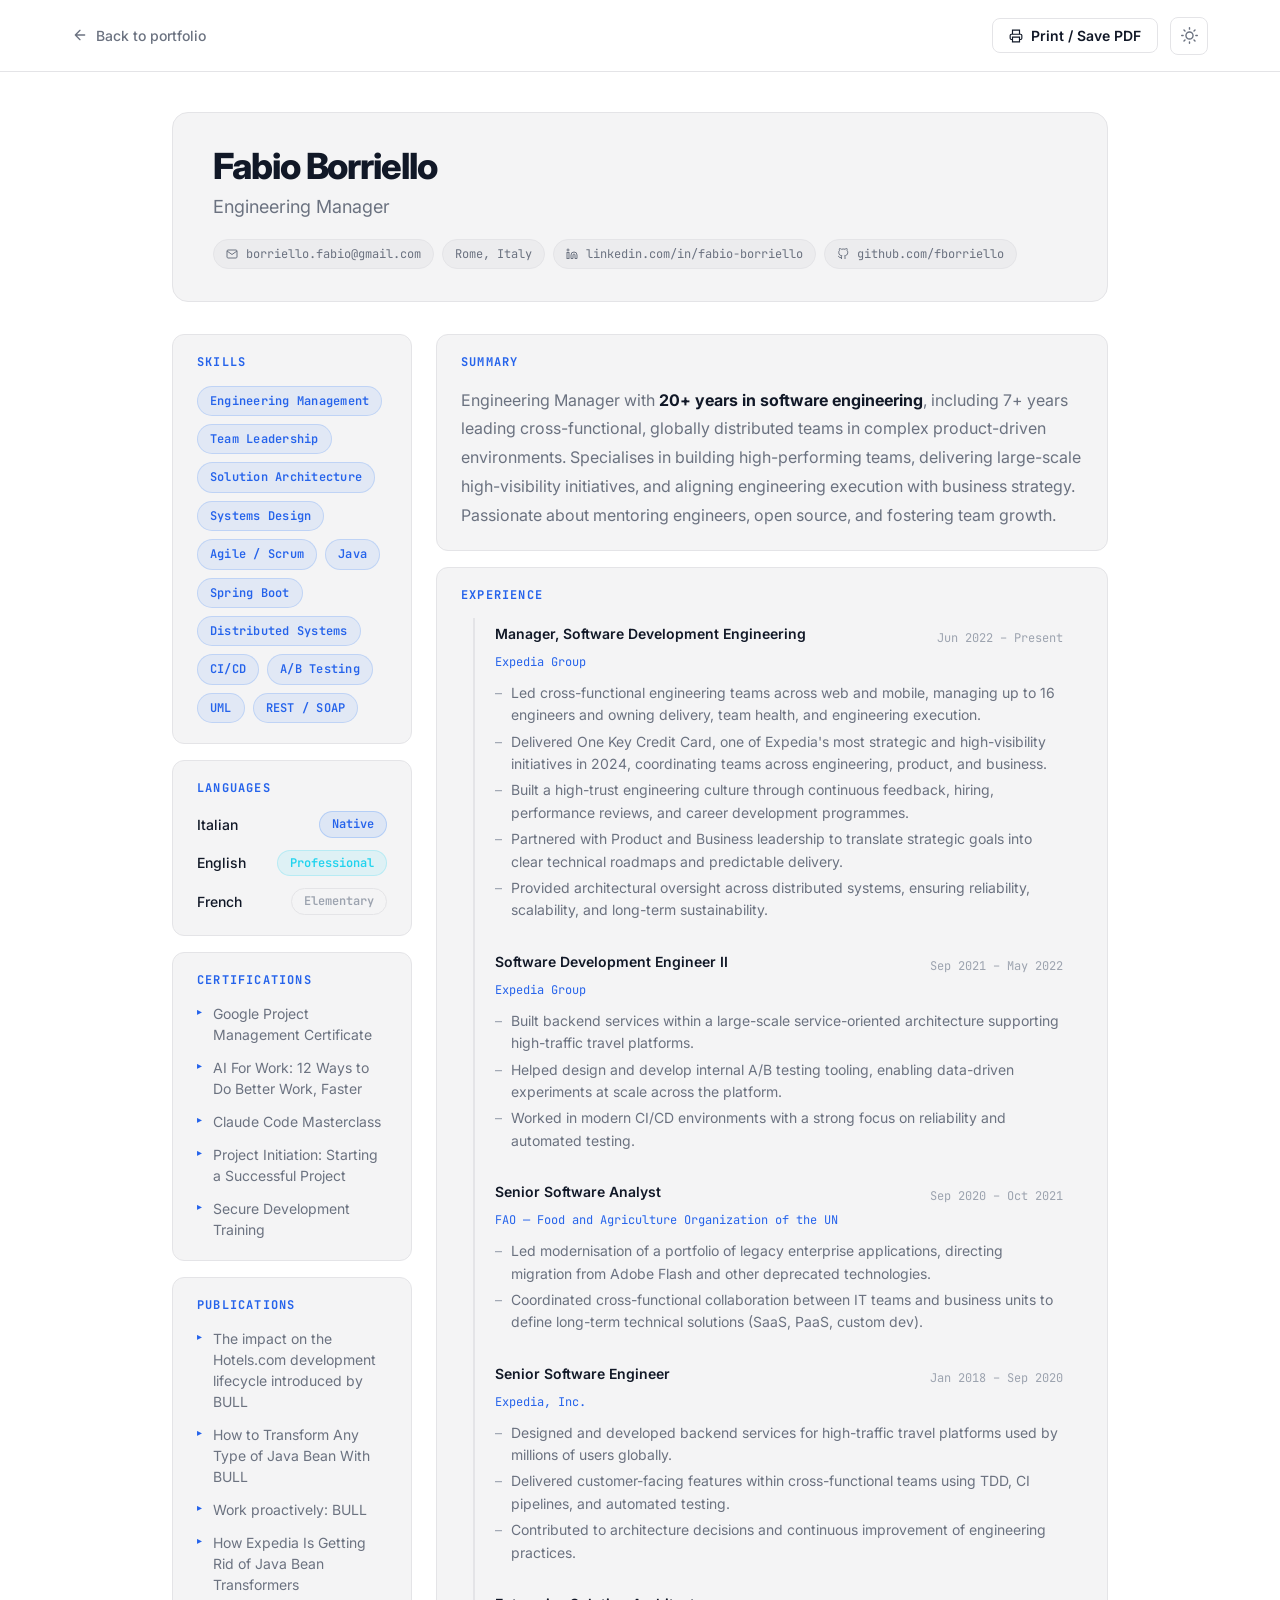
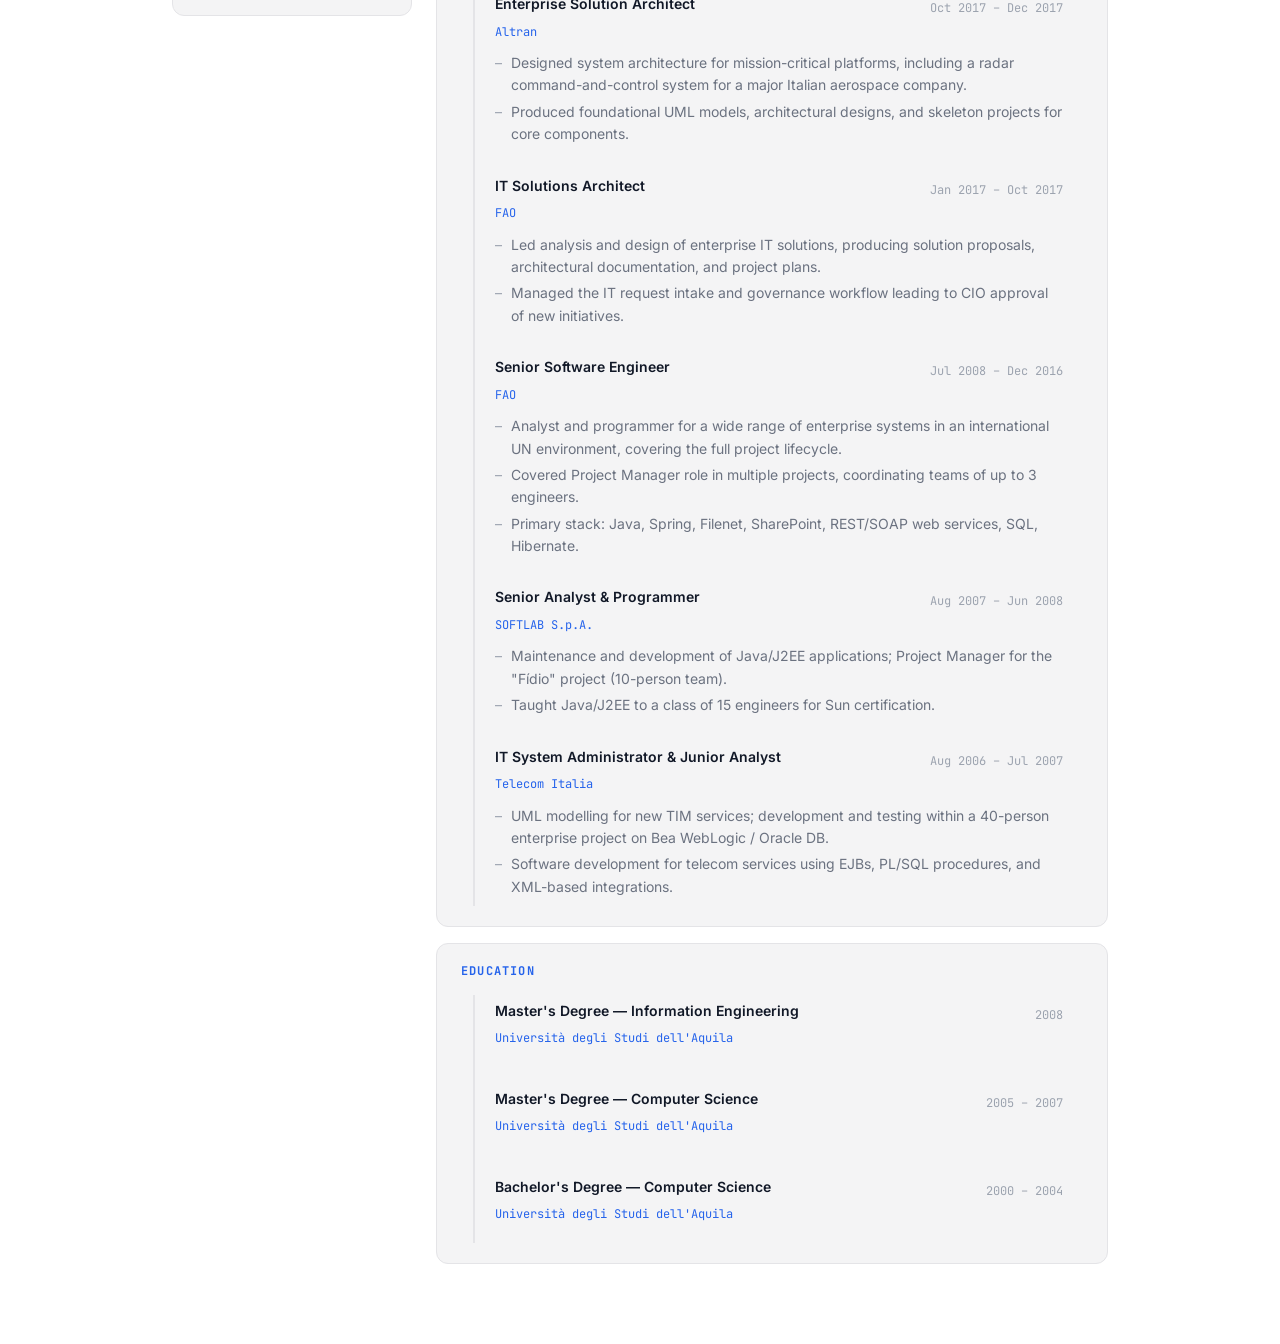
==== pages/fbResume.html @ a6cab335 "feat: add CV page and update experience section button - Add pages/fbResume.html as standalone CV pa" ====
<!DOCTYPE html>
<html lang="en" data-theme="dark">
<head>
  <meta charset="UTF-8" />
  <meta name="viewport" content="width=device-width, initial-scale=1.0" />
  <title>Fabio Borriello — CV</title>

  <!-- Anti-FOUC: apply theme before CSS renders -->
  <script>
    (function () {
      var s = localStorage.getItem('theme');
      var p = window.matchMedia('(prefers-color-scheme: light)').matches ? 'light' : 'dark';
      document.documentElement.setAttribute('data-theme', s || p);
    })();
  </script>

  <link rel="stylesheet" href="../css/main.css" />
  <link rel="stylesheet" href="../css/cv.css" />
</head>
<body>

  <!-- ── Top bar ─────────────────────────────────────────── -->
  <header class="cv-topbar no-print">
    <div class="container cv-topbar__inner">
      <a href="../index.html" class="cv-topbar__back">
        <svg width="16" height="16" viewBox="0 0 24 24" fill="none" stroke="currentColor" stroke-width="2" stroke-linecap="round" stroke-linejoin="round"><path d="M19 12H5M12 19l-7-7 7-7"/></svg>
        Back to portfolio
      </a>
      <div class="cv-topbar__actions">
        <button class="btn btn--outline btn--sm" onclick="window.print()">
          <svg width="14" height="14" viewBox="0 0 24 24" fill="none" stroke="currentColor" stroke-width="2"><path d="M6 9V2h12v7M6 18H4a2 2 0 01-2-2v-5a2 2 0 012-2h16a2 2 0 012 2v5a2 2 0 01-2 2h-2M6 14h12v8H6z"/></svg>
          Print / Save PDF
        </button>
        <button id="theme-toggle" class="theme-toggle" aria-label="Toggle theme">
          <svg class="icon-sun" xmlns="http://www.w3.org/2000/svg" width="17" height="17" viewBox="0 0 24 24" fill="none" stroke="currentColor" stroke-width="2" stroke-linecap="round" stroke-linejoin="round"><circle cx="12" cy="12" r="5"/><line x1="12" y1="1" x2="12" y2="3"/><line x1="12" y1="21" x2="12" y2="23"/><line x1="4.22" y1="4.22" x2="5.64" y2="5.64"/><line x1="18.36" y1="18.36" x2="19.78" y2="19.78"/><line x1="1" y1="12" x2="3" y2="12"/><line x1="21" y1="12" x2="23" y2="12"/><line x1="4.22" y1="19.78" x2="5.64" y2="18.36"/><line x1="18.36" y1="5.64" x2="19.78" y2="4.22"/></svg>
          <svg class="icon-moon" xmlns="http://www.w3.org/2000/svg" width="17" height="17" viewBox="0 0 24 24" fill="none" stroke="currentColor" stroke-width="2" stroke-linecap="round" stroke-linejoin="round"><path d="M21 12.79A9 9 0 1 1 11.21 3 7 7 0 0 0 21 12.79z"/></svg>
        </button>
      </div>
    </div>
  </header>

  <!-- ── CV Content ──────────────────────────────────────── -->
  <main class="cv-page">
    <div class="cv-wrap container">

      <!-- Header -->
      <div class="cv-header">
        <div class="cv-header__text">
          <h1 class="cv-name">Fabio Borriello</h1>
          <p class="cv-title">Engineering Manager</p>
          <div class="cv-contacts">
            <a href="mailto:borriello.fabio@gmail.com" class="cv-chip">
              <svg width="12" height="12" viewBox="0 0 24 24" fill="none" stroke="currentColor" stroke-width="2"><path d="M4 4h16c1.1 0 2 .9 2 2v12c0 1.1-.9 2-2 2H4c-1.1 0-2-.9-2-2V6c0-1.1.9-2 2-2z"/><polyline points="22,6 12,13 2,6"/></svg>
              borriello.fabio@gmail.com
            </a>
            <span class="cv-chip cv-chip--plain">Rome, Italy</span>
            <a href="https://linkedin.com/in/fabio-borriello" target="_blank" rel="noopener" class="cv-chip">
              <svg width="12" height="12" viewBox="0 0 24 24" fill="none" stroke="currentColor" stroke-width="2"><path d="M16 8a6 6 0 016 6v7h-4v-7a2 2 0 00-2-2 2 2 0 00-2 2v7h-4v-7a6 6 0 016-6z"/><rect x="2" y="9" width="4" height="12"/><circle cx="4" cy="4" r="2"/></svg>
              linkedin.com/in/fabio-borriello
            </a>
            <a href="https://github.com/fborriello" target="_blank" rel="noopener" class="cv-chip">
              <svg width="12" height="12" viewBox="0 0 24 24" fill="none" stroke="currentColor" stroke-width="2"><path d="M9 19c-5 1.5-5-2.5-7-3m14 6v-3.87a3.37 3.37 0 00-.94-2.61c3.14-.35 6.44-1.54 6.44-7A5.44 5.44 0 0020 4.77 5.07 5.07 0 0019.91 1S18.73.65 16 2.48a13.38 13.38 0 00-7 0C6.27.65 5.09 1 5.09 1A5.07 5.07 0 005 4.77a5.44 5.44 0 00-1.5 3.78c0 5.42 3.3 6.61 6.44 7A3.37 3.37 0 009 18.13V22"/></svg>
              github.com/fborriello
            </a>
          </div>
        </div>
      </div>

      <!-- Body: sidebar + main -->
      <div class="cv-body">

        <!-- ── Sidebar ─────────────────────────────── -->
        <aside class="cv-sidebar">

          <section class="cv-block">
            <h2 class="cv-block__title">Skills</h2>
            <div class="cv-tags">
              <span class="tag">Engineering Management</span>
              <span class="tag">Team Leadership</span>
              <span class="tag">Solution Architecture</span>
              <span class="tag">Systems Design</span>
              <span class="tag">Agile / Scrum</span>
              <span class="tag">Java</span>
              <span class="tag">Spring Boot</span>
              <span class="tag">Distributed Systems</span>
              <span class="tag">CI/CD</span>
              <span class="tag">A/B Testing</span>
              <span class="tag">UML</span>
              <span class="tag">REST / SOAP</span>
            </div>
          </section>

          <section class="cv-block">
            <h2 class="cv-block__title">Languages</h2>
            <ul class="cv-lang-list">
              <li>
                <span class="cv-lang__name">Italian</span>
                <span class="cv-lang__level cv-lang__level--native">Native</span>
              </li>
              <li>
                <span class="cv-lang__name">English</span>
                <span class="cv-lang__level cv-lang__level--professional">Professional</span>
              </li>
              <li>
                <span class="cv-lang__name">French</span>
                <span class="cv-lang__level cv-lang__level--elementary">Elementary</span>
              </li>
            </ul>
          </section>

          <section class="cv-block">
            <h2 class="cv-block__title">Certifications</h2>
            <ul class="cv-list">
              <li>Google Project Management Certificate</li>
              <li>AI For Work: 12 Ways to Do Better Work, Faster</li>
              <li>Claude Code Masterclass</li>
              <li>Project Initiation: Starting a Successful Project</li>
              <li>Secure Development Training</li>
            </ul>
          </section>

          <section class="cv-block">
            <h2 class="cv-block__title">Publications</h2>
            <ul class="cv-list">
              <li>The impact on the Hotels.com development lifecycle introduced by BULL</li>
              <li>How to Transform Any Type of Java Bean With BULL</li>
              <li>Work proactively: BULL</li>
              <li>How Expedia Is Getting Rid of Java Bean Transformers</li>
            </ul>
          </section>

        </aside>

        <!-- ── Main ───────────────────────────────── -->
        <div class="cv-main">

          <section class="cv-block">
            <h2 class="cv-block__title">Summary</h2>
            <p class="cv-summary">
              Engineering Manager with <strong>20+ years in software engineering</strong>, including
              7+ years leading cross-functional, globally distributed teams in complex product-driven
              environments. Specialises in building high-performing teams, delivering large-scale
              high-visibility initiatives, and aligning engineering execution with business strategy.
              Passionate about mentoring engineers, open source, and fostering team growth.
            </p>
          </section>

          <!-- Experience -->
          <section class="cv-block">
            <h2 class="cv-block__title">Experience</h2>
            <div class="cv-timeline">

              <div class="cv-entry">
                <div class="cv-entry__head">
                  <div>
                    <h3 class="cv-entry__role">Manager, Software Development Engineering</h3>
                    <span class="cv-entry__company">Expedia Group</span>
                  </div>
                  <span class="cv-entry__date">Jun 2022 – Present</span>
                </div>
                <ul class="cv-bullets">
                  <li>Led cross-functional engineering teams across web and mobile, managing up to 16 engineers and owning delivery, team health, and engineering execution.</li>
                  <li>Delivered One Key Credit Card, one of Expedia's most strategic and high-visibility initiatives in 2024, coordinating teams across engineering, product, and business.</li>
                  <li>Built a high-trust engineering culture through continuous feedback, hiring, performance reviews, and career development programmes.</li>
                  <li>Partnered with Product and Business leadership to translate strategic goals into clear technical roadmaps and predictable delivery.</li>
                  <li>Provided architectural oversight across distributed systems, ensuring reliability, scalability, and long-term sustainability.</li>
                </ul>
              </div>

              <div class="cv-entry">
                <div class="cv-entry__head">
                  <div>
                    <h3 class="cv-entry__role">Software Development Engineer II</h3>
                    <span class="cv-entry__company">Expedia Group</span>
                  </div>
                  <span class="cv-entry__date">Sep 2021 – May 2022</span>
                </div>
                <ul class="cv-bullets">
                  <li>Built backend services within a large-scale service-oriented architecture supporting high-traffic travel platforms.</li>
                  <li>Helped design and develop internal A/B testing tooling, enabling data-driven experiments at scale across the platform.</li>
                  <li>Worked in modern CI/CD environments with a strong focus on reliability and automated testing.</li>
                </ul>
              </div>

              <div class="cv-entry">
                <div class="cv-entry__head">
                  <div>
                    <h3 class="cv-entry__role">Senior Software Analyst</h3>
                    <span class="cv-entry__company">FAO — Food and Agriculture Organization of the UN</span>
                  </div>
                  <span class="cv-entry__date">Sep 2020 – Oct 2021</span>
                </div>
                <ul class="cv-bullets">
                  <li>Led modernisation of a portfolio of legacy enterprise applications, directing migration from Adobe Flash and other deprecated technologies.</li>
                  <li>Coordinated cross-functional collaboration between IT teams and business units to define long-term technical solutions (SaaS, PaaS, custom dev).</li>
                </ul>
              </div>

              <div class="cv-entry">
                <div class="cv-entry__head">
                  <div>
                    <h3 class="cv-entry__role">Senior Software Engineer</h3>
                    <span class="cv-entry__company">Expedia, Inc.</span>
                  </div>
                  <span class="cv-entry__date">Jan 2018 – Sep 2020</span>
                </div>
                <ul class="cv-bullets">
                  <li>Designed and developed backend services for high-traffic travel platforms used by millions of users globally.</li>
                  <li>Delivered customer-facing features within cross-functional teams using TDD, CI pipelines, and automated testing.</li>
                  <li>Contributed to architecture decisions and continuous improvement of engineering practices.</li>
                </ul>
              </div>

              <div class="cv-entry">
                <div class="cv-entry__head">
                  <div>
                    <h3 class="cv-entry__role">Enterprise Solution Architect</h3>
                    <span class="cv-entry__company">Altran</span>
                  </div>
                  <span class="cv-entry__date">Oct 2017 – Dec 2017</span>
                </div>
                <ul class="cv-bullets">
                  <li>Designed system architecture for mission-critical platforms, including a radar command-and-control system for a major Italian aerospace company.</li>
                  <li>Produced foundational UML models, architectural designs, and skeleton projects for core components.</li>
                </ul>
              </div>

              <div class="cv-entry">
                <div class="cv-entry__head">
                  <div>
                    <h3 class="cv-entry__role">IT Solutions Architect</h3>
                    <span class="cv-entry__company">FAO</span>
                  </div>
                  <span class="cv-entry__date">Jan 2017 – Oct 2017</span>
                </div>
                <ul class="cv-bullets">
                  <li>Led analysis and design of enterprise IT solutions, producing solution proposals, architectural documentation, and project plans.</li>
                  <li>Managed the IT request intake and governance workflow leading to CIO approval of new initiatives.</li>
                </ul>
              </div>

              <div class="cv-entry">
                <div class="cv-entry__head">
                  <div>
                    <h3 class="cv-entry__role">Senior Software Engineer</h3>
                    <span class="cv-entry__company">FAO</span>
                  </div>
                  <span class="cv-entry__date">Jul 2008 – Dec 2016</span>
                </div>
                <ul class="cv-bullets">
                  <li>Analyst and programmer for a wide range of enterprise systems in an international UN environment, covering the full project lifecycle.</li>
                  <li>Covered Project Manager role in multiple projects, coordinating teams of up to 3 engineers.</li>
                  <li>Primary stack: Java, Spring, Filenet, SharePoint, REST/SOAP web services, SQL, Hibernate.</li>
                </ul>
              </div>

              <div class="cv-entry">
                <div class="cv-entry__head">
                  <div>
                    <h3 class="cv-entry__role">Senior Analyst &amp; Programmer</h3>
                    <span class="cv-entry__company">SOFTLAB S.p.A.</span>
                  </div>
                  <span class="cv-entry__date">Aug 2007 – Jun 2008</span>
                </div>
                <ul class="cv-bullets">
                  <li>Maintenance and development of Java/J2EE applications; Project Manager for the "Fídio" project (10-person team).</li>
                  <li>Taught Java/J2EE to a class of 15 engineers for Sun certification.</li>
                </ul>
              </div>

              <div class="cv-entry">
                <div class="cv-entry__head">
                  <div>
                    <h3 class="cv-entry__role">IT System Administrator &amp; Junior Analyst</h3>
                    <span class="cv-entry__company">Telecom Italia</span>
                  </div>
                  <span class="cv-entry__date">Aug 2006 – Jul 2007</span>
                </div>
                <ul class="cv-bullets">
                  <li>UML modelling for new TIM services; development and testing within a 40-person enterprise project on Bea WebLogic / Oracle DB.</li>
                  <li>Software development for telecom services using EJBs, PL/SQL procedures, and XML-based integrations.</li>
                </ul>
              </div>

            </div>
          </section>

          <!-- Education -->
          <section class="cv-block">
            <h2 class="cv-block__title">Education</h2>
            <div class="cv-timeline">

              <div class="cv-entry">
                <div class="cv-entry__head">
                  <div>
                    <h3 class="cv-entry__role">Master's Degree — Information Engineering</h3>
                    <span class="cv-entry__company">Università degli Studi dell'Aquila</span>
                  </div>
                  <span class="cv-entry__date">2008</span>
                </div>
              </div>

              <div class="cv-entry">
                <div class="cv-entry__head">
                  <div>
                    <h3 class="cv-entry__role">Master's Degree — Computer Science</h3>
                    <span class="cv-entry__company">Università degli Studi dell'Aquila</span>
                  </div>
                  <span class="cv-entry__date">2005 – 2007</span>
                </div>
              </div>

              <div class="cv-entry">
                <div class="cv-entry__head">
                  <div>
                    <h3 class="cv-entry__role">Bachelor's Degree — Computer Science</h3>
                    <span class="cv-entry__company">Università degli Studi dell'Aquila</span>
                  </div>
                  <span class="cv-entry__date">2000 – 2004</span>
                </div>
              </div>

            </div>
          </section>

        </div><!-- /.cv-main -->
      </div><!-- /.cv-body -->
    </div><!-- /.cv-wrap -->
  </main>

  <script type="module">
    import { initTheme } from '../js/theme.js';
    document.addEventListener('DOMContentLoaded', initTheme);
  </script>
</body>
</html>
---- css/main.css ----
/* ===================================
   MAIN STYLESHEET — Import Chain
   Load order matters.
   =================================== */

@import url('https://fonts.googleapis.com/css2?family=Inter:wght@400;500;600;700;800&family=JetBrains+Mono:wght@400;500&display=swap');

@import 'variables.css';
@import 'reset.css';
@import 'typography.css';
@import 'layout.css';
@import 'animations.css';

/* Components */
@import 'nav.css';
@import 'hero.css';
@import 'about.css';
@import 'skills.css';
@import 'experience.css';
@import 'projects.css';
@import 'writing.css';
@import 'contact.css';
@import 'footer.css';

/* ===================================
   GLOBAL BUTTON STYLES
   =================================== */

.btn {
  display: inline-flex;
  align-items: center;
  gap: var(--space-2);
  padding: var(--space-3) var(--space-6);
  border-radius: var(--radius-md);
  font-size: var(--text-base);
  font-weight: 600;
  transition: all var(--transition-base);
  cursor: pointer;
  white-space: nowrap;
  position: relative;
  overflow: hidden;
}

.btn--primary {
  background: var(--color-accent);
  color: #fff;
  box-shadow: var(--shadow-accent);
}

.btn--primary:hover {
  background: var(--color-accent-hover);
  transform: translateY(-2px);
  box-shadow: 0 6px 36px rgba(59, 130, 246, 0.35);
}

.btn--primary:active {
  transform: translateY(0);
}

.btn--outline {
  border: 1.5px solid var(--color-border);
  color: var(--color-text);
  background: transparent;
}

.btn--outline:hover {
  border-color: var(--color-accent);
  color: var(--color-accent);
  transform: translateY(-2px);
  background: rgba(59, 130, 246, 0.05);
}

.btn--ghost {
  color: var(--color-accent);
  padding-left: 0;
  padding-right: 0;
  gap: var(--space-1);
}

.btn--ghost:hover {
  gap: var(--space-3);
}

.btn--ghost svg {
  transition: transform var(--transition-base);
}

.btn--ghost:hover svg {
  transform: translateX(4px);
}

.btn--sm {
  padding: var(--space-2) var(--space-4);
  font-size: var(--text-sm);
}

/* ===================================
   BADGE / TAG
   =================================== */

.tag {
  display: inline-flex;
  align-items: center;
  padding: var(--space-1) var(--space-3);
  border-radius: var(--radius-full);
  font-size: var(--text-xs);
  font-weight: 600;
  font-family: var(--font-mono);
  background: rgba(59, 130, 246, 0.1);
  color: var(--color-accent);
  border: 1px solid rgba(59, 130, 246, 0.2);
  letter-spacing: 0.02em;
  transition: all var(--transition-fast);
}

.tag:hover {
  background: rgba(59, 130, 246, 0.2);
  border-color: rgba(59, 130, 246, 0.4);
}

/* ===================================
   AVAILABILITY BADGE
   =================================== */

.badge-available {
  display: inline-flex;
  align-items: center;
  gap: var(--space-2);
  padding: var(--space-2) var(--space-4);
  border-radius: var(--radius-full);
  font-size: var(--text-xs);
  font-weight: 600;
  background: #052e16;
  color: #4ade80;
  border: 1px solid rgba(74, 222, 128, 0.5);
  box-shadow: 0 2px 12px rgba(74, 222, 128, 0.2);
  white-space: nowrap;
}

[data-theme="light"] .badge-available {
  background: #f0fdf4;
  color: #16a34a;
  border-color: rgba(22, 163, 74, 0.4);
  box-shadow: 0 2px 12px rgba(22, 163, 74, 0.15);
}

.badge-available__dot {
  width: 7px;
  height: 7px;
  border-radius: 50%;
  background: var(--color-success);
  animation: pulse-ring 2s ease infinite;
}

/* ===================================
   SOCIAL ICON LINKS
   =================================== */

.social-links {
  display: flex;
  align-items: center;
  gap: var(--space-3);
}

.social-link {
  display: flex;
  align-items: center;
  justify-content: center;
  width: 40px;
  height: 40px;
  border-radius: var(--radius-md);
  border: 1px solid var(--color-border);
  color: var(--color-text-muted);
  transition: all var(--transition-base);
}

.social-link:hover {
  color: var(--color-accent);
  border-color: var(--color-accent);
  background: rgba(59, 130, 246, 0.08);
  transform: translateY(-2px);
}

.social-link svg {
  width: 18px;
  height: 18px;
}
---- css/cv.css ----
/* ===================================
   CV PAGE
   =================================== */

/* ── Top bar ──────────────────────── */

.cv-topbar {
  position: sticky;
  top: 0;
  z-index: 100;
  height: var(--nav-height);
  display: flex;
  align-items: center;
  background: var(--color-nav-bg);
  backdrop-filter: blur(14px);
  -webkit-backdrop-filter: blur(14px);
  border-bottom: 1px solid var(--color-border);
}

.cv-topbar__inner {
  display: flex;
  align-items: center;
  justify-content: space-between;
  width: 100%;
}

.cv-topbar__back {
  display: inline-flex;
  align-items: center;
  gap: var(--space-2);
  font-size: var(--text-sm);
  font-weight: 500;
  color: var(--color-text-muted);
  transition: color var(--transition-fast);
}

.cv-topbar__back:hover {
  color: var(--color-accent);
}

.cv-topbar__actions {
  display: flex;
  align-items: center;
  gap: var(--space-3);
}

/* ── Page layout ──────────────────── */

.cv-page {
  padding: var(--space-10) 0 var(--space-20);
}

.cv-wrap {
  max-width: 1000px;
}

/* ── Header card ──────────────────── */

.cv-header {
  padding: var(--space-8) var(--space-10);
  background: var(--color-bg-card);
  border: 1px solid var(--color-border);
  border-radius: var(--radius-xl);
  margin-bottom: var(--space-8);
}

.cv-name {
  font-size: var(--text-4xl);
  font-weight: 800;
  letter-spacing: -0.03em;
  color: var(--color-text);
  margin-bottom: var(--space-1);
}

.cv-title {
  font-size: var(--text-lg);
  color: var(--color-text-muted);
  margin-bottom: var(--space-4);
}

.cv-contacts {
  display: flex;
  flex-wrap: wrap;
  gap: var(--space-2);
}

.cv-chip {
  display: inline-flex;
  align-items: center;
  gap: var(--space-2);
  padding: var(--space-1) var(--space-3);
  border-radius: var(--radius-full);
  font-size: var(--text-xs);
  font-family: var(--font-mono);
  color: var(--color-text-muted);
  background: var(--color-bg-card-alt);
  border: 1px solid var(--color-border);
  transition: all var(--transition-fast);
}

.cv-chip:not(.cv-chip--plain):hover {
  color: var(--color-accent);
  border-color: var(--color-accent);
}

/* ── Two-column body ──────────────── */

.cv-body {
  display: grid;
  grid-template-columns: 240px 1fr;
  gap: var(--space-6);
  align-items: start;
}

/* ── Sidebar ──────────────────────── */

.cv-sidebar {
  display: flex;
  flex-direction: column;
  gap: var(--space-4);
  position: sticky;
  top: calc(var(--nav-height) + var(--space-4));
}

/* ── Shared block ─────────────────── */

.cv-block {
  background: var(--color-bg-card);
  border: 1px solid var(--color-border);
  border-radius: var(--radius-lg);
  padding: var(--space-5) var(--space-6);
}

.cv-block__title {
  font-size: var(--text-xs);
  font-weight: 700;
  letter-spacing: 0.1em;
  text-transform: uppercase;
  font-family: var(--font-mono);
  color: var(--color-accent);
  margin-bottom: var(--space-4);
}

/* ── Tags ─────────────────────────── */

.cv-tags {
  display: flex;
  flex-wrap: wrap;
  gap: var(--space-2);
}

/* ── Language list ────────────────── */

.cv-lang-list {
  list-style: none;
  display: flex;
  flex-direction: column;
  gap: var(--space-3);
}

.cv-lang-list li {
  display: flex;
  justify-content: space-between;
  align-items: center;
}

.cv-lang__name {
  font-size: var(--text-sm);
  color: var(--color-text);
  font-weight: 500;
}

.cv-lang__level {
  font-size: var(--text-xs);
  font-family: var(--font-mono);
  font-weight: 600;
  padding: 2px var(--space-3);
  border-radius: var(--radius-full);
}

.cv-lang__level--native {
  background: rgba(59, 130, 246, 0.12);
  color: var(--color-accent);
  border: 1px solid rgba(59, 130, 246, 0.25);
}

.cv-lang__level--professional {
  background: rgba(34, 211, 238, 0.1);
  color: var(--color-accent-2);
  border: 1px solid rgba(34, 211, 238, 0.2);
}

.cv-lang__level--elementary {
  background: transparent;
  color: var(--color-text-subtle);
  border: 1px solid var(--color-border);
}

/* ── Generic list (certs, pubs) ───── */

.cv-list {
  list-style: none;
  display: flex;
  flex-direction: column;
  gap: var(--space-3);
}

.cv-list li {
  font-size: var(--text-sm);
  color: var(--color-text-muted);
  padding-left: var(--space-4);
  position: relative;
  line-height: 1.5;
}

.cv-list li::before {
  content: '▸';
  position: absolute;
  left: 0;
  top: 1px;
  color: var(--color-accent);
  font-size: 10px;
}

/* ── Summary ──────────────────────── */

.cv-summary {
  font-size: var(--text-base);
  color: var(--color-text-muted);
  line-height: 1.8;
}

.cv-summary strong {
  color: var(--color-text);
}

/* ── Main column ──────────────────── */

.cv-main {
  display: flex;
  flex-direction: column;
  gap: var(--space-4);
}

/* ── Timeline ─────────────────────── */

.cv-timeline {
  display: flex;
  flex-direction: column;
  gap: 0;
}

.cv-entry {
  padding: var(--space-4) var(--space-5);
  margin-left: var(--space-3);
  border-left: 2px solid var(--color-border);
  transition: border-color var(--transition-fast);
}

.cv-entry:first-child {
  padding-top: var(--space-2);
}

.cv-entry:last-child {
  padding-bottom: var(--space-2);
}

.cv-entry:hover {
  border-left-color: var(--color-accent);
}

.cv-entry__head {
  display: flex;
  justify-content: space-between;
  align-items: flex-start;
  gap: var(--space-4);
  margin-bottom: var(--space-2);
}

.cv-entry__role {
  font-size: var(--text-sm);
  font-weight: 600;
  color: var(--color-text);
  margin-bottom: var(--space-1);
}

.cv-entry__company {
  font-size: var(--text-xs);
  font-family: var(--font-mono);
  color: var(--color-accent);
}

.cv-entry__date {
  font-size: var(--text-xs);
  font-family: var(--font-mono);
  color: var(--color-text-subtle);
  white-space: nowrap;
  flex-shrink: 0;
  padding-top: 2px;
}

.cv-bullets {
  list-style: none;
  display: flex;
  flex-direction: column;
  gap: var(--space-1);
}

.cv-bullets li {
  font-size: var(--text-sm);
  color: var(--color-text-muted);
  padding-left: var(--space-4);
  position: relative;
  line-height: 1.6;
}

.cv-bullets li::before {
  content: '–';
  position: absolute;
  left: 0;
  color: var(--color-text-subtle);
}

/* ── Responsive ───────────────────── */

@media (max-width: 860px) {
  .cv-body {
    grid-template-columns: 1fr;
  }

  .cv-sidebar {
    position: static;
    order: 2;
  }

  .cv-main {
    order: 1;
  }
}

@media (max-width: 600px) {
  .cv-header {
    padding: var(--space-6);
  }

  .cv-name {
    font-size: var(--text-3xl);
  }

  .cv-entry__head {
    flex-direction: column;
    gap: var(--space-1);
  }
}

/* ── Print ────────────────────────── */

@media print {
  @page {
    size: A4;
    margin: 0;
  }

  .no-print { display: none !important; }

  * {
    -webkit-print-color-adjust: exact;
    print-color-adjust: exact;
    box-shadow: none !important;
  }

  html, body {
    font-size: 10pt !important;
    line-height: 1.5 !important;
    background: white !important;
    color: #111 !important;
    font-family: Arial, Helvetica, sans-serif !important;
  }

  /* ── Flatten tokens ── */
  [data-theme], [data-theme="dark"], [data-theme="light"] {
    --color-bg: white;
    --color-bg-card: white;
    --color-bg-card-alt: white;
    --color-border: #d1d5db;
    --color-text: #111;
    --color-text-muted: #333;
    --color-text-subtle: #666;
    --color-accent: #1d4ed8;
    --color-accent-2: #0e7490;
    --font-sans: Arial, Helvetica, sans-serif;
    --font-mono: Arial, Helvetica, sans-serif;
  }

  .cv-page { padding: 0 !important; }
  .cv-wrap { max-width: 100% !important; padding: 1.5cm 2cm 0 !important; }
  .cv-sidebar { margin-bottom: 0 !important; }
  .cv-block:last-child { margin-bottom: 0 !important; }

  /* ── Header ── */
  .cv-header {
    background: none !important;
    border: none !important;
    border-radius: 0 !important;
    padding: 0 0 10pt !important;
    margin-bottom: 12pt !important;
    border-bottom: 2pt solid #1d4ed8 !important;
  }

  .cv-name {
    font-size: 22pt !important;
    letter-spacing: -0.3pt !important;
    margin-bottom: 2pt !important;
  }

  .cv-title {
    font-size: 11pt !important;
    color: #444 !important;
    margin-bottom: 5pt !important;
    font-family: Arial, Helvetica, sans-serif !important;
  }

  .cv-contacts { gap: 0 !important; flex-wrap: wrap !important; }

  .cv-chip {
    background: none !important;
    border: none !important;
    border-radius: 0 !important;
    padding: 0 !important;
    margin-right: 14pt !important;
    margin-bottom: 2pt !important;
    font-size: 9pt !important;
    font-family: Arial, Helvetica, sans-serif !important;
    color: #444 !important;
  }
  .cv-chip svg    { display: none !important; }
  .cv-chip--plain { color: #666 !important; }

  /* ── Body: single column, main then sidebar ── */
  .cv-body {
    display: flex !important;
    flex-direction: column !important;
    gap: 0 !important;
  }

  .cv-main    { order: 1 !important; }
  .cv-sidebar {
    order: 2 !important;
    position: static !important;
    display: grid !important;
    grid-template-columns: 1fr 1fr !important;
    gap: 14pt !important;
    padding-top: 10pt !important;
    margin-top: 6pt !important;
    border-top: 1pt solid #d1d5db !important;
  }

  /* ── Strip cards ── */
  .cv-block {
    background: none !important;
    border: none !important;
    border-radius: 0 !important;
    padding: 0 !important;
    margin-bottom: 12pt !important;
    page-break-inside: auto !important;
  }

  .cv-block__title {
    font-size: 8pt !important;
    letter-spacing: 0.1em !important;
    text-transform: uppercase !important;
    color: #1d4ed8 !important;
    border-bottom: 0.75pt solid #1d4ed8 !important;
    padding-bottom: 3pt !important;
    margin-bottom: 8pt !important;
    font-family: Arial, Helvetica, sans-serif !important;
  }

  /* ── Summary ── */
  .cv-summary {
    font-size: 9.5pt !important;
    line-height: 1.6 !important;
    color: #222 !important;
  }
  .cv-summary strong { color: #111 !important; }

  /* ── Timeline ── */
  .cv-timeline { gap: 0 !important; }

  .cv-entry {
    border-left: none !important;
    margin-left: 0 !important;
    padding: 7pt 0 !important;
    border-bottom: 0.5pt solid #e5e7eb !important;
    page-break-inside: avoid !important;
  }

  .cv-entry:first-child { padding-top: 4pt !important; }
  .cv-entry:last-child  { border-bottom: none !important; }

  .cv-entry__head {
    display: flex !important;
    justify-content: space-between !important;
    align-items: baseline !important;
    gap: 8pt !important;
    margin-bottom: 3pt !important;
    flex-wrap: nowrap !important;
  }

  .cv-entry__role {
    font-size: 10pt !important;
    font-weight: 700 !important;
    color: #111 !important;
    font-family: Arial, Helvetica, sans-serif !important;
    margin-bottom: 1pt !important;
  }

  .cv-entry__company {
    font-size: 9pt !important;
    font-family: Arial, Helvetica, sans-serif !important;
    color: #1d4ed8 !important;
    font-weight: 400 !important;
  }

  .cv-entry__date {
    font-size: 8.5pt !important;
    font-family: Arial, Helvetica, sans-serif !important;
    color: #555 !important;
    white-space: nowrap !important;
    flex-shrink: 0 !important;
  }

  .cv-bullets { gap: 0 !important; margin-top: 3pt !important; }

  .cv-bullets li {
    font-size: 9pt !important;
    line-height: 1.5 !important;
    color: #333 !important;
    padding-left: 12pt !important;
    margin-bottom: 2pt !important;
    font-family: Arial, Helvetica, sans-serif !important;
  }
  .cv-bullets li::before { color: #999 !important; }

  /* ── Tags ── */
  .cv-tags { gap: 3pt !important; }
  .tag {
    font-size: 8pt !important;
    padding: 1.5pt 5pt !important;
    font-family: Arial, Helvetica, sans-serif !important;
    background: #eff6ff !important;
    color: #1d4ed8 !important;
    border: 0.5pt solid #bfdbfe !important;
    border-radius: 3pt !important;
    letter-spacing: 0 !important;
  }

  /* ── Languages ── */
  .cv-lang-list { gap: 5pt !important; }
  .cv-lang__name  { font-size: 9pt !important; color: #111 !important; font-family: Arial, Helvetica, sans-serif !important; }
  .cv-lang__level {
    font-size: 8pt !important;
    font-family: Arial, Helvetica, sans-serif !important;
    padding: 1.5pt 5pt !important;
  }
  .cv-lang__level--native       { background: #eff6ff !important; color: #1d4ed8 !important; border-color: #bfdbfe !important; }
  .cv-lang__level--professional { background: #ecfeff !important; color: #0e7490 !important; border-color: #a5f3fc !important; }
  .cv-lang__level--elementary   { background: #f9fafb !important; color: #555 !important; border-color: #d1d5db !important; }

  /* ── Lists (certs, pubs) ── */
  .cv-list { gap: 4pt !important; }
  .cv-list li {
    font-size: 9pt !important;
    line-height: 1.5 !important;
    color: #333 !important;
    padding-left: 12pt !important;
    font-family: Arial, Helvetica, sans-serif !important;
  }
  .cv-list li::before { color: #1d4ed8 !important; top: 1pt !important; font-size: 9pt !important; }

  a { color: inherit !important; text-decoration: none !important; }
}
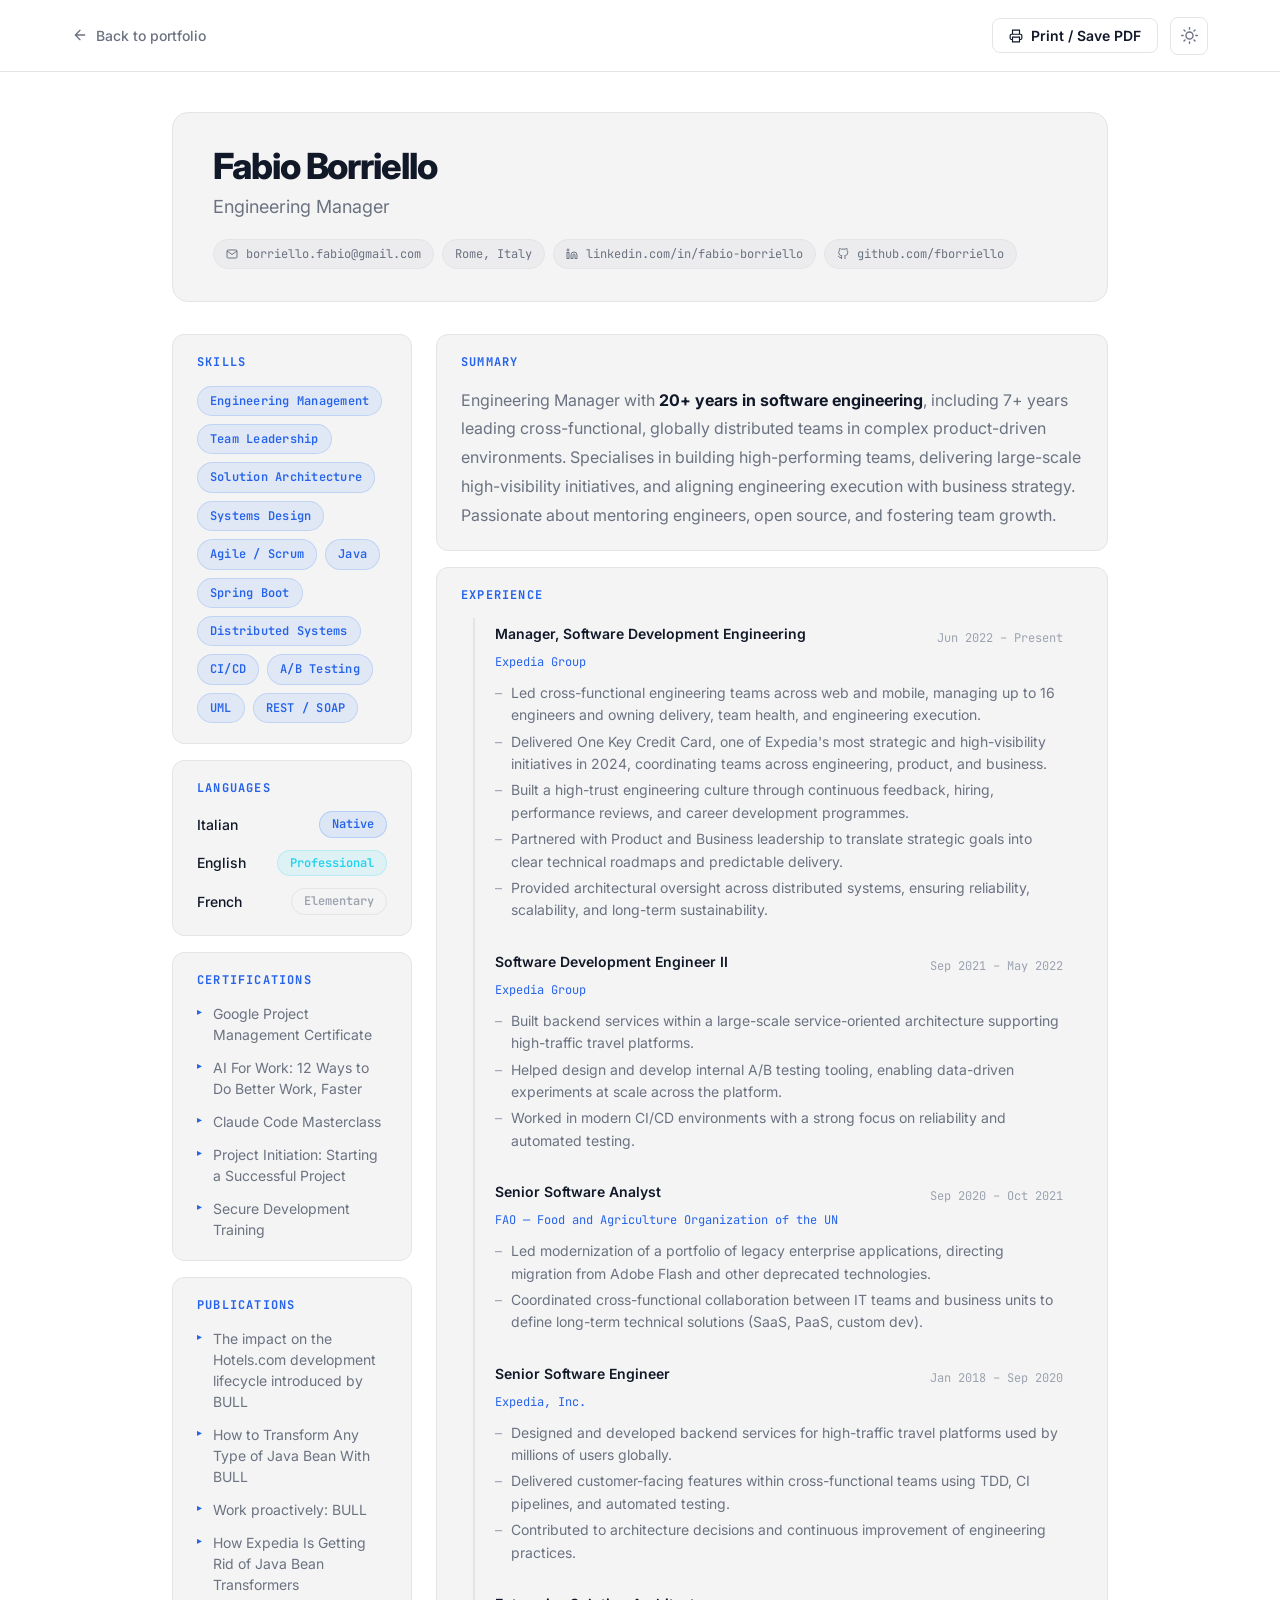
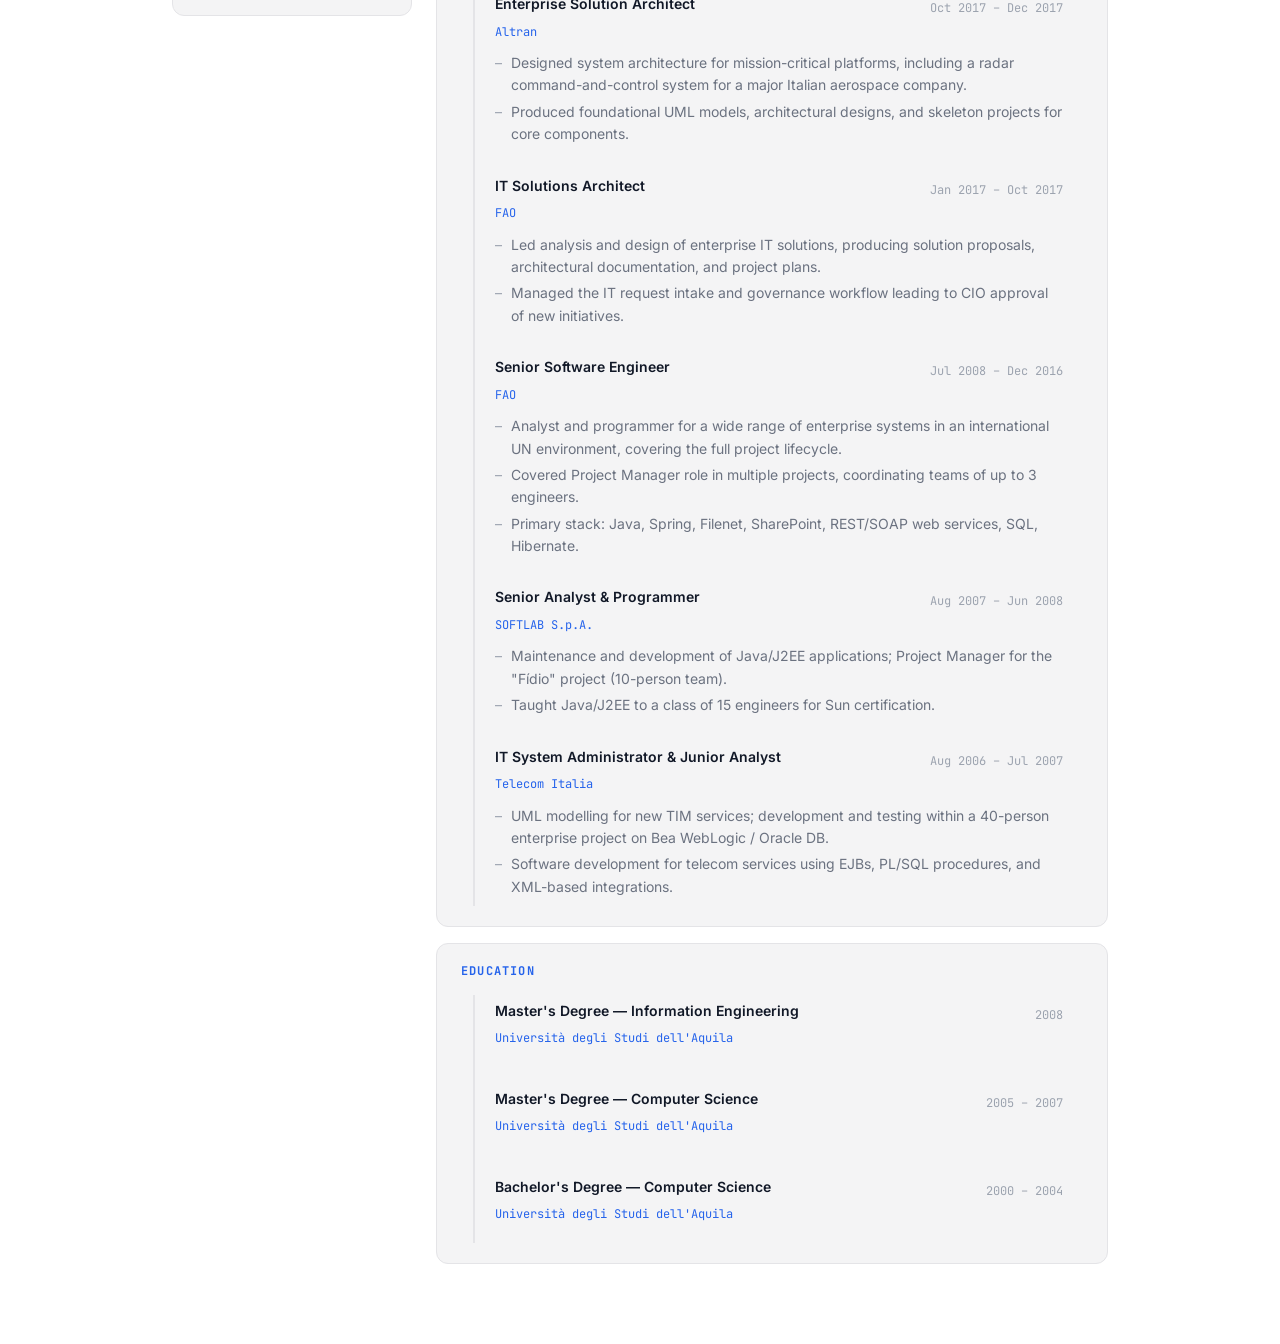
==== commit 1a30cc82: "Typo fix" ====
--- a/pages/fbResume.html
+++ b/pages/fbResume.html
@@ -191,7 +191,7 @@
                   <span class="cv-entry__date">Sep 2020 – Oct 2021</span>
                 </div>
                 <ul class="cv-bullets">
-                  <li>Led modernisation of a portfolio of legacy enterprise applications, directing migration from Adobe Flash and other deprecated technologies.</li>
+                  <li>Led modernization of a portfolio of legacy enterprise applications, directing migration from Adobe Flash and other deprecated technologies.</li>
                   <li>Coordinated cross-functional collaboration between IT teams and business units to define long-term technical solutions (SaaS, PaaS, custom dev).</li>
                 </ul>
               </div>
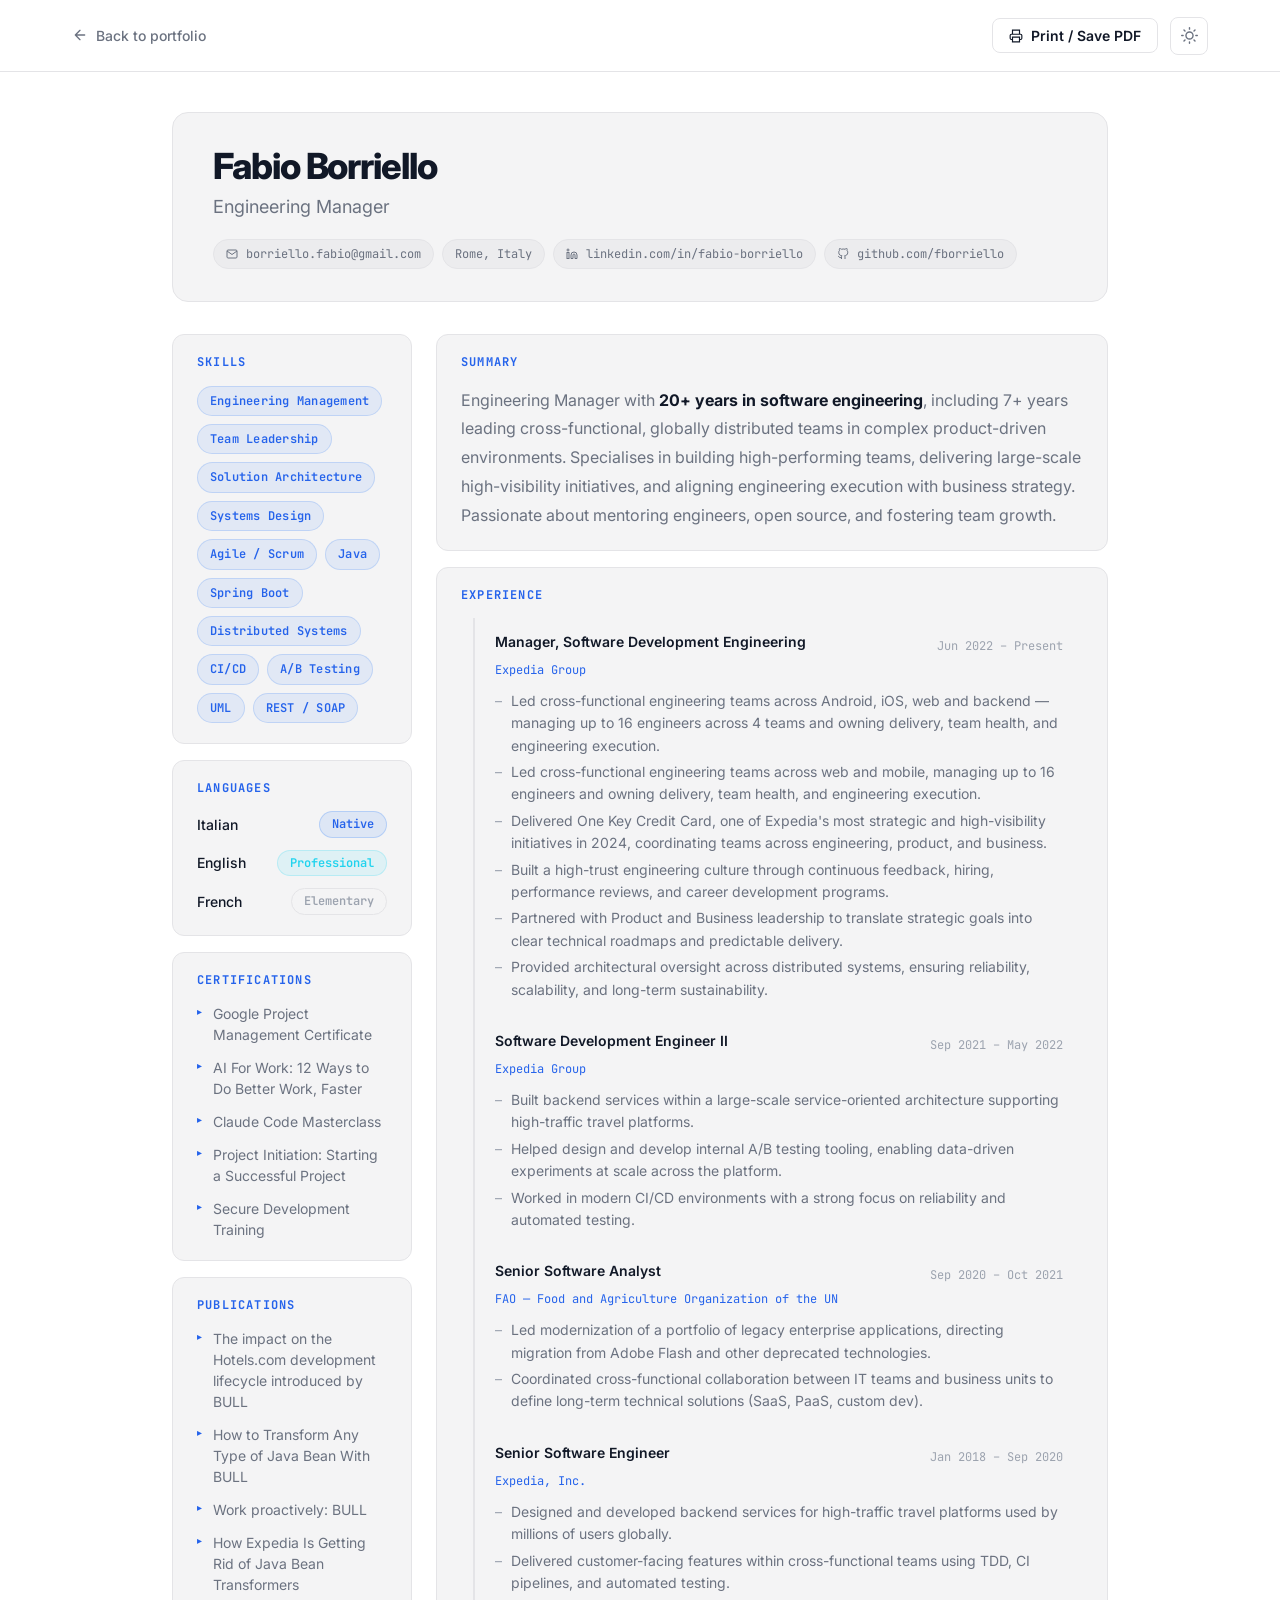
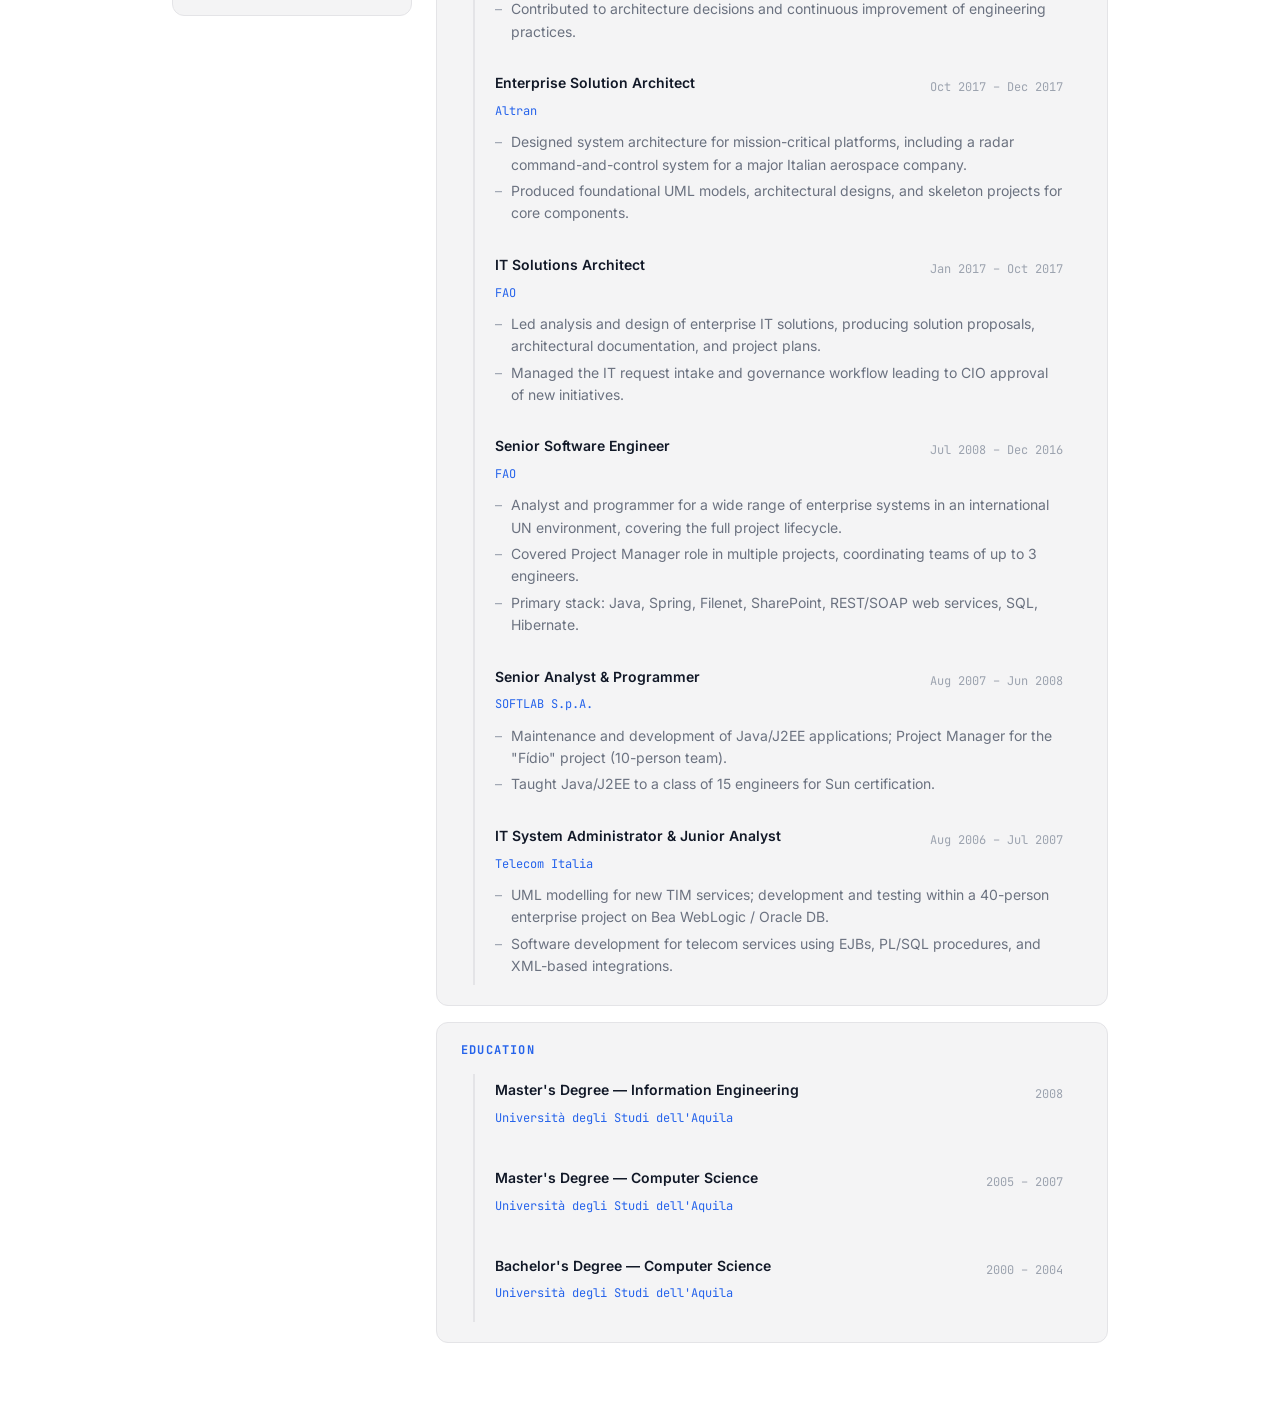
==== commit 81181ad9: "update the resume page" ====
--- a/pages/fbResume.html
+++ b/pages/fbResume.html
@@ -150,6 +150,23 @@
             <h2 class="cv-block__title">Experience</h2>
             <div class="cv-timeline">
 
+              <div class="cv-entry" style="display:none">
+                <div class="cv-entry__head">
+                  <div>
+                    <h3 class="cv-entry__role">Lead Engineer</h3>
+                    <span class="cv-entry__company">eDreams ODIGEO</span>
+                  </div>
+                  <span class="cv-entry__date">2026 – Present</span>
+                </div>
+                <ul class="cv-bullets">
+                  <li>Leading and growing a team of engineers, with full ownership of delivery, people development, and technical direction.</li>
+                  <li>Driving the execution of product and platform initiatives in a high scale travel tech environment, ensuring alignment with business goals and engineering standards.</li>
+                  <li>Collaborating with cross functional stakeholders to define priorities, shape roadmaps, and deliver impactful customer facing solutions.</li>
+                  <li>Fostering a culture of engineering excellence, continuous improvement, and accountability across the team.</li>
+                  <li>Contributing to the evolution of engineering practices, processes, and organizational effectiveness.</li>
+                </ul>
+              </div>
+
               <div class="cv-entry">
                 <div class="cv-entry__head">
                   <div>
@@ -159,9 +176,10 @@
                   <span class="cv-entry__date">Jun 2022 – Present</span>
                 </div>
                 <ul class="cv-bullets">
+                  <li>Led cross-functional engineering teams across Android, iOS, web and backend — managing up to 16 engineers across 4 teams and owning delivery, team health, and engineering execution.</li>
                   <li>Led cross-functional engineering teams across web and mobile, managing up to 16 engineers and owning delivery, team health, and engineering execution.</li>
                   <li>Delivered One Key Credit Card, one of Expedia's most strategic and high-visibility initiatives in 2024, coordinating teams across engineering, product, and business.</li>
-                  <li>Built a high-trust engineering culture through continuous feedback, hiring, performance reviews, and career development programmes.</li>
+                  <li>Built a high-trust engineering culture through continuous feedback, hiring, performance reviews, and career development programs.</li>
                   <li>Partnered with Product and Business leadership to translate strategic goals into clear technical roadmaps and predictable delivery.</li>
                   <li>Provided architectural oversight across distributed systems, ensuring reliability, scalability, and long-term sustainability.</li>
                 </ul>
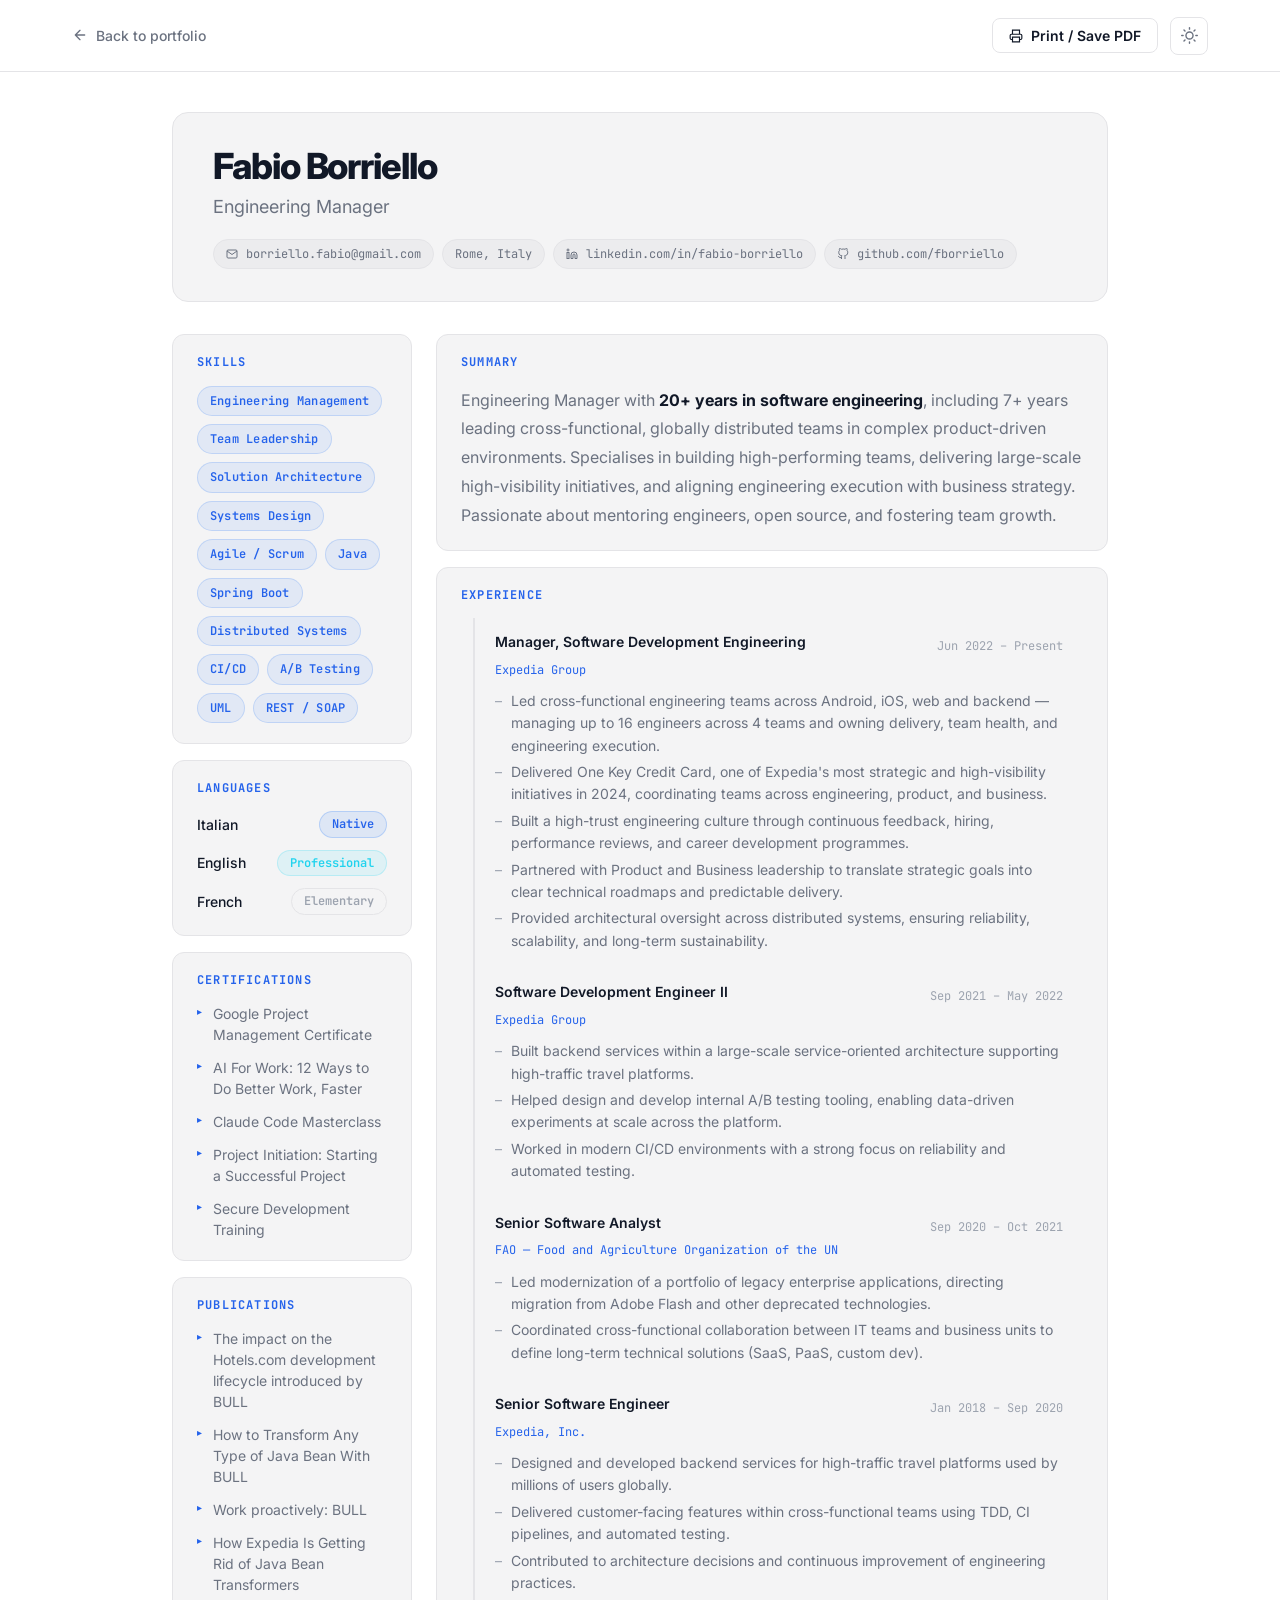
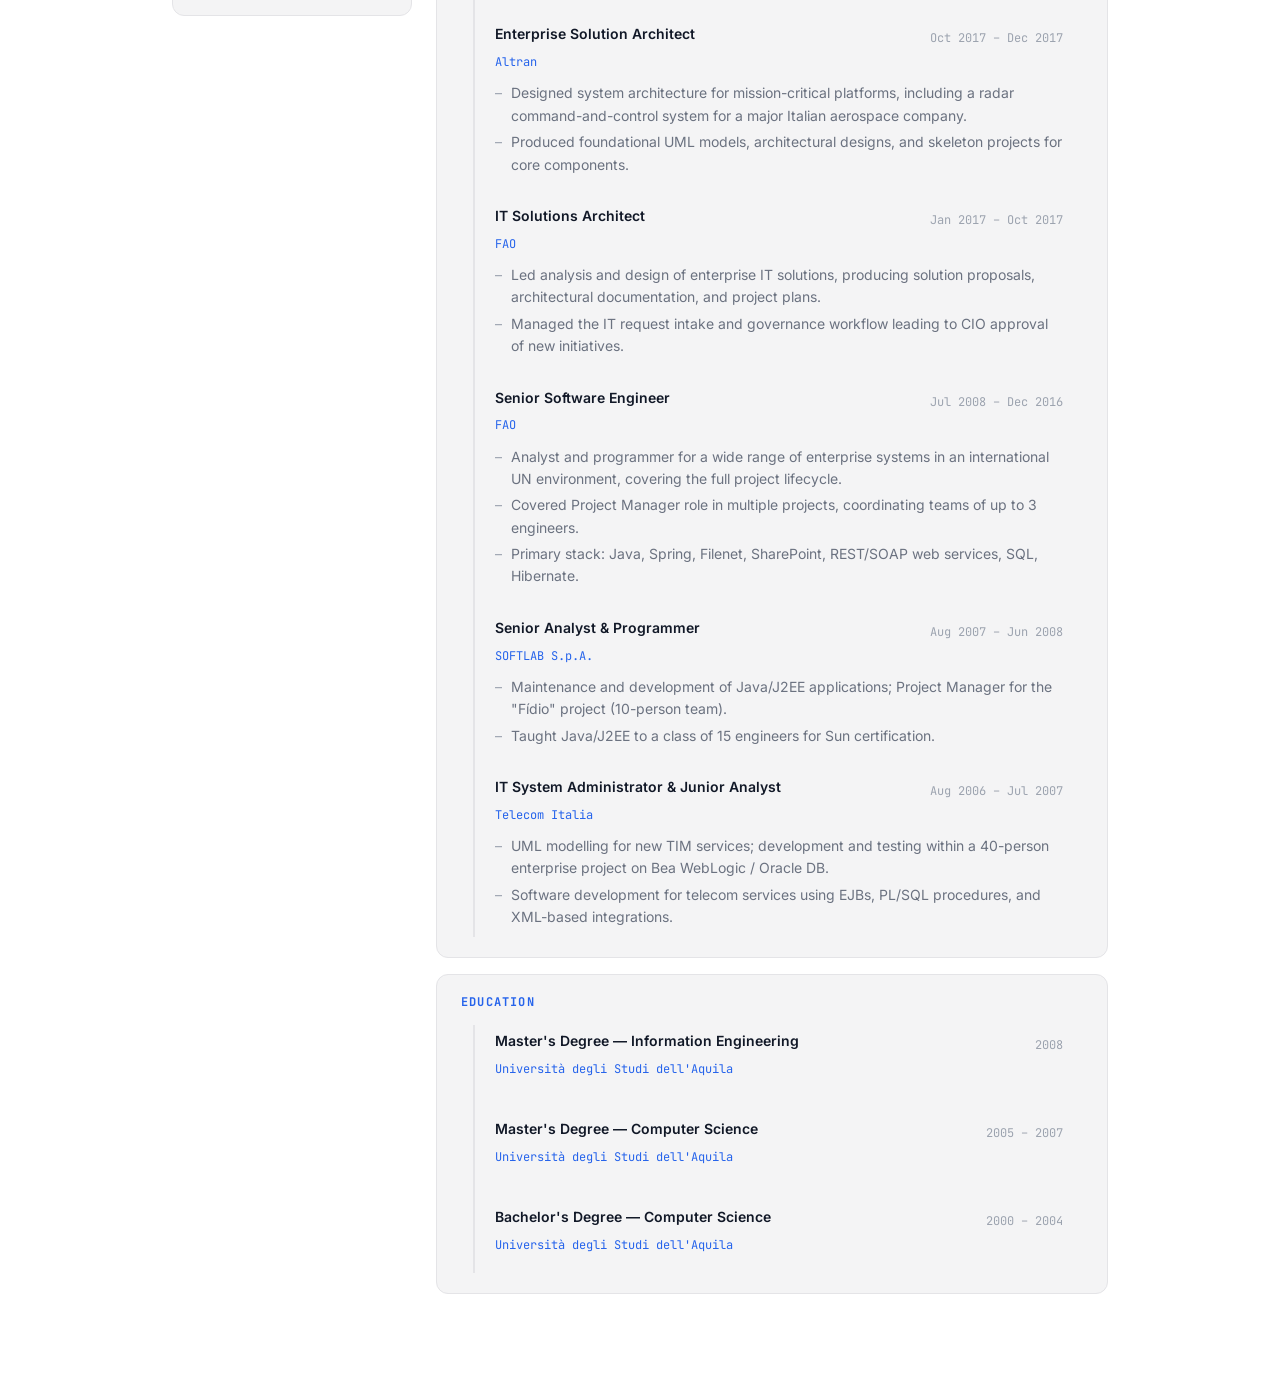
==== commit ed939db3: "update the resume page" ====
--- a/pages/fbResume.html
+++ b/pages/fbResume.html
@@ -177,9 +177,8 @@
                 </div>
                 <ul class="cv-bullets">
                   <li>Led cross-functional engineering teams across Android, iOS, web and backend — managing up to 16 engineers across 4 teams and owning delivery, team health, and engineering execution.</li>
-                  <li>Led cross-functional engineering teams across web and mobile, managing up to 16 engineers and owning delivery, team health, and engineering execution.</li>
                   <li>Delivered One Key Credit Card, one of Expedia's most strategic and high-visibility initiatives in 2024, coordinating teams across engineering, product, and business.</li>
-                  <li>Built a high-trust engineering culture through continuous feedback, hiring, performance reviews, and career development programs.</li>
+                  <li>Built a high-trust engineering culture through continuous feedback, hiring, performance reviews, and career development programmes.</li>
                   <li>Partnered with Product and Business leadership to translate strategic goals into clear technical roadmaps and predictable delivery.</li>
                   <li>Provided architectural oversight across distributed systems, ensuring reliability, scalability, and long-term sustainability.</li>
                 </ul>
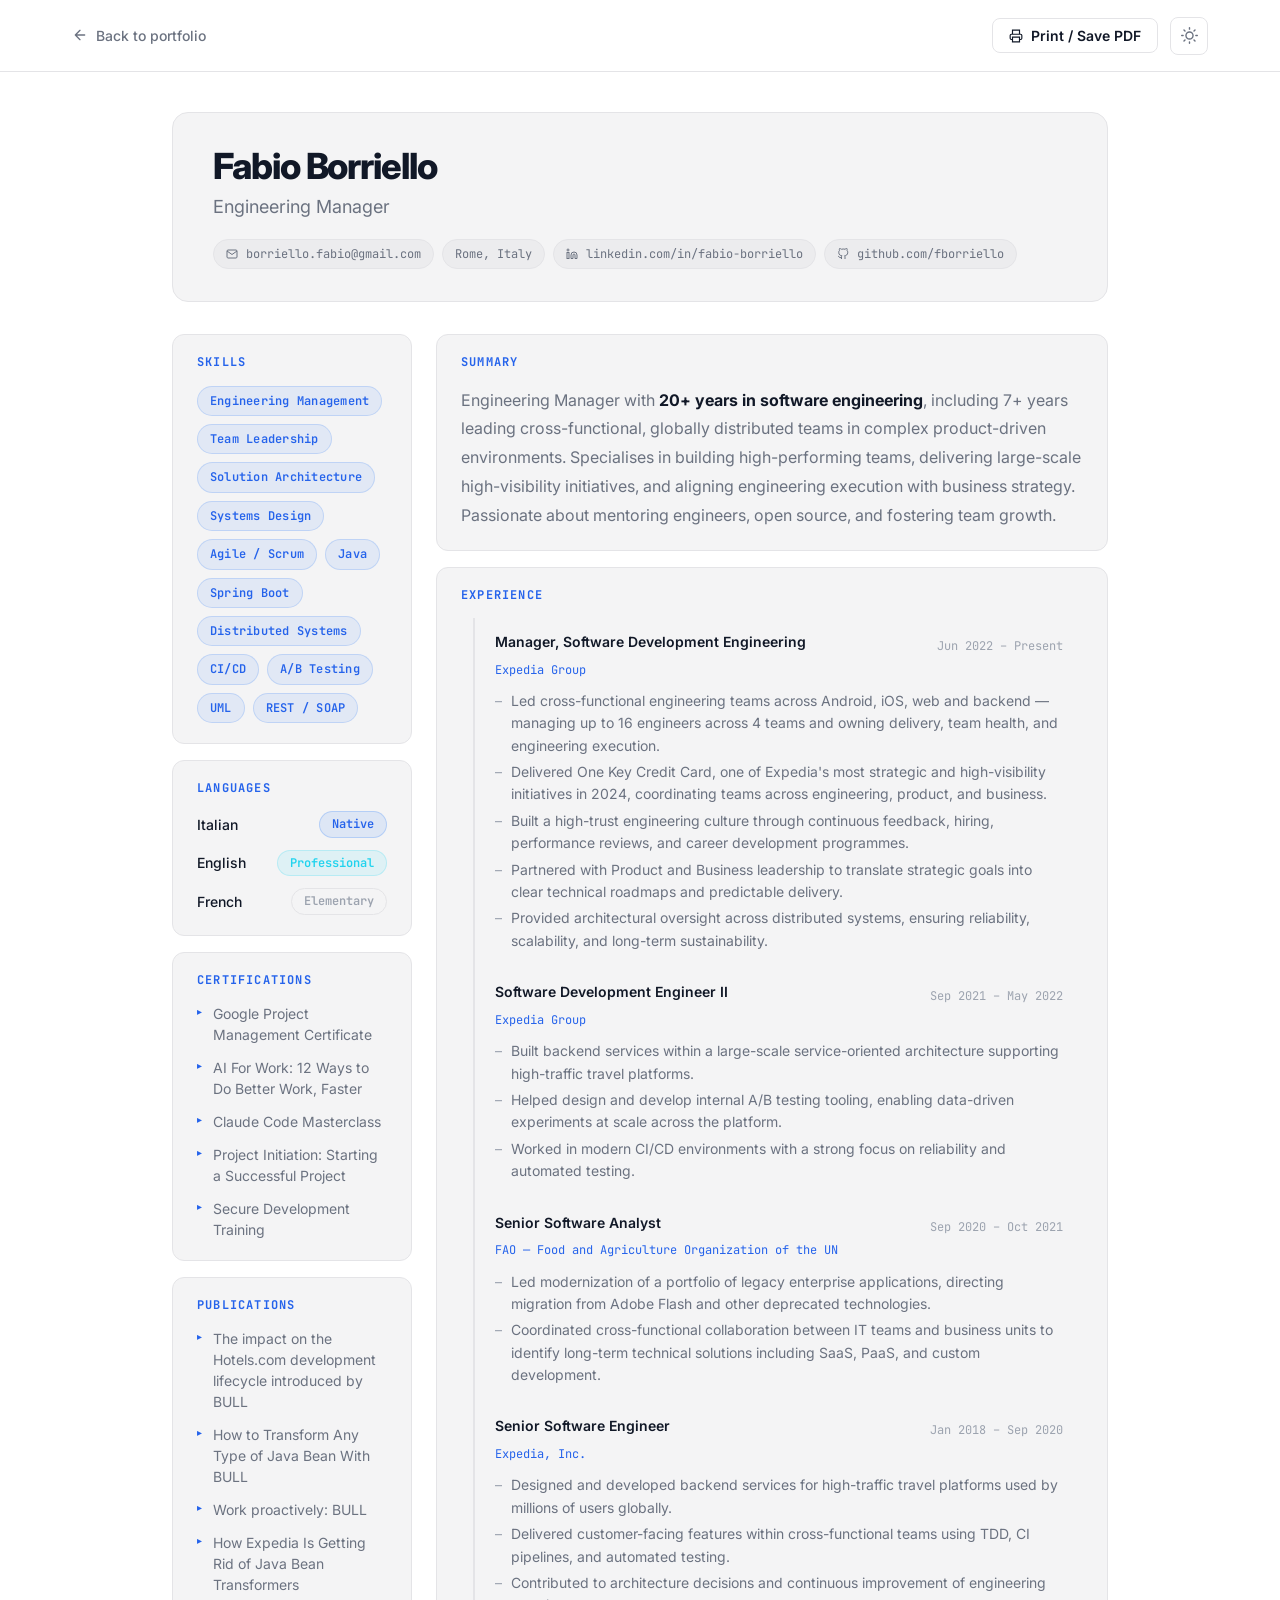
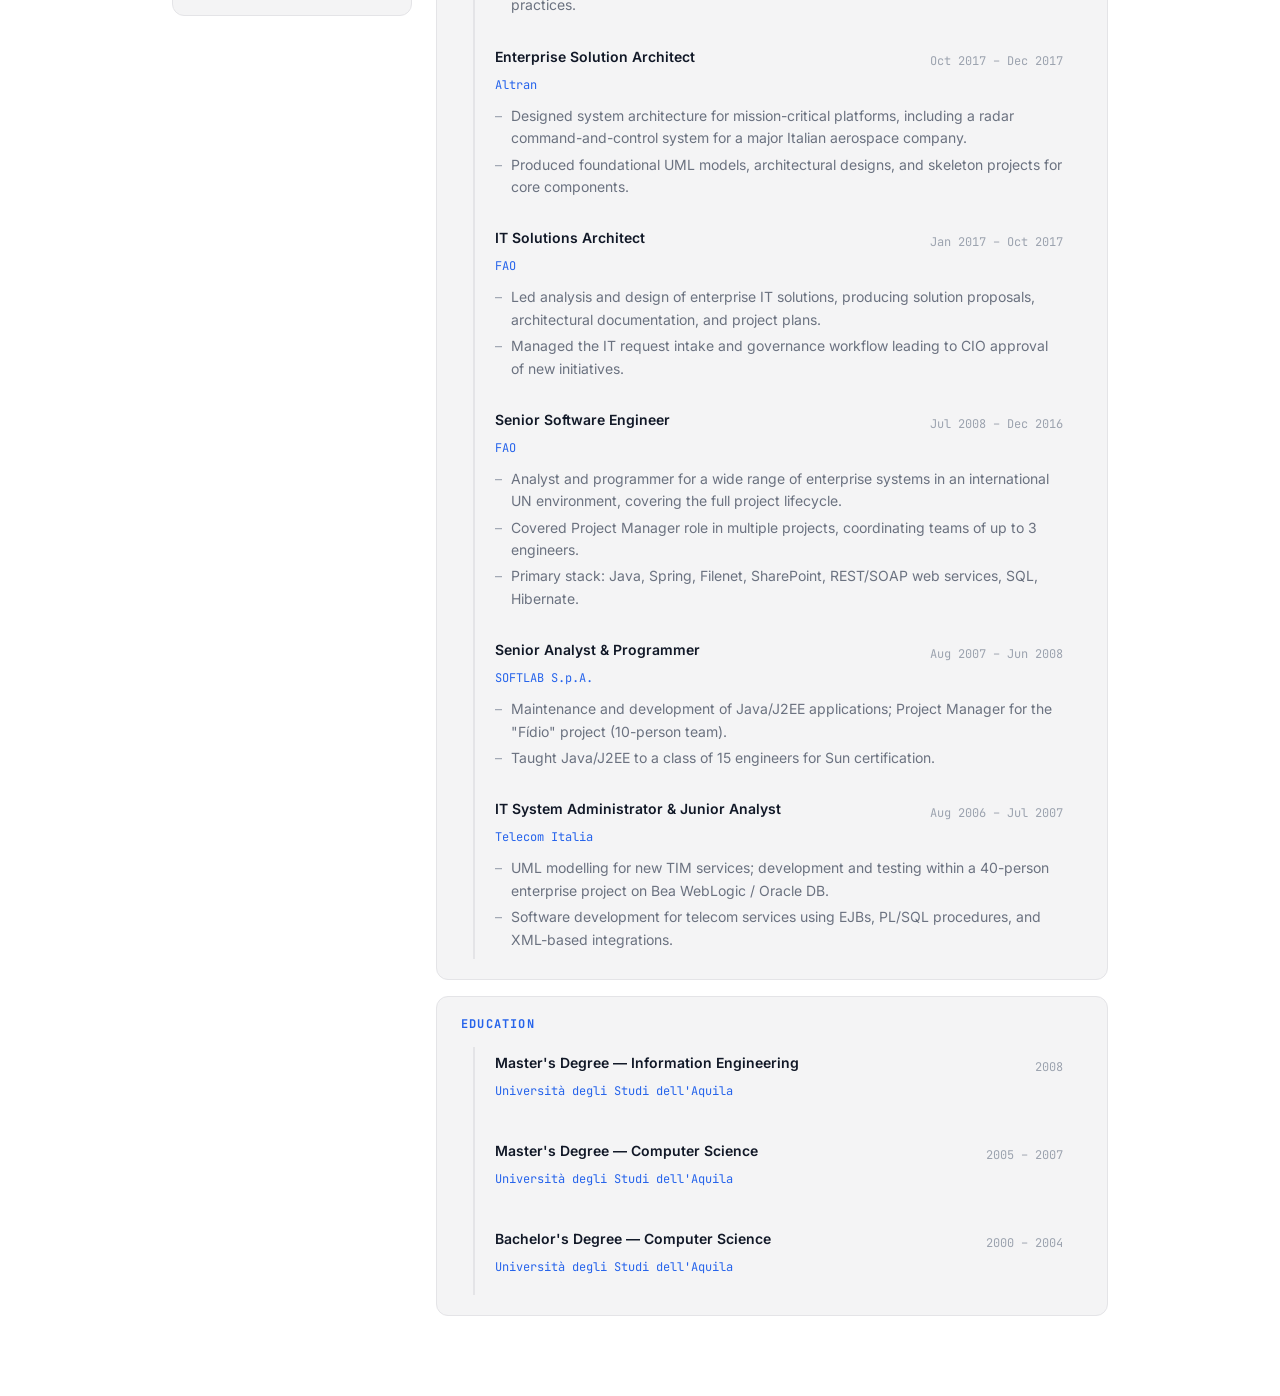
==== commit d9c77757: "Merge pull request #10 from fborriello/feature/centralize-experiences Feature/centralize experiences" ====
--- a/pages/fbResume.html
+++ b/pages/fbResume.html
@@ -148,158 +148,7 @@
           <!-- Experience -->
           <section class="cv-block">
             <h2 class="cv-block__title">Experience</h2>
-            <div class="cv-timeline">
-
-              <div class="cv-entry" style="display:none">
-                <div class="cv-entry__head">
-                  <div>
-                    <h3 class="cv-entry__role">Lead Engineer</h3>
-                    <span class="cv-entry__company">eDreams ODIGEO</span>
-                  </div>
-                  <span class="cv-entry__date">2026 – Present</span>
-                </div>
-                <ul class="cv-bullets">
-                  <li>Leading and growing a team of engineers, with full ownership of delivery, people development, and technical direction.</li>
-                  <li>Driving the execution of product and platform initiatives in a high scale travel tech environment, ensuring alignment with business goals and engineering standards.</li>
-                  <li>Collaborating with cross functional stakeholders to define priorities, shape roadmaps, and deliver impactful customer facing solutions.</li>
-                  <li>Fostering a culture of engineering excellence, continuous improvement, and accountability across the team.</li>
-                  <li>Contributing to the evolution of engineering practices, processes, and organizational effectiveness.</li>
-                </ul>
-              </div>
-
-              <div class="cv-entry">
-                <div class="cv-entry__head">
-                  <div>
-                    <h3 class="cv-entry__role">Manager, Software Development Engineering</h3>
-                    <span class="cv-entry__company">Expedia Group</span>
-                  </div>
-                  <span class="cv-entry__date">Jun 2022 – Present</span>
-                </div>
-                <ul class="cv-bullets">
-                  <li>Led cross-functional engineering teams across Android, iOS, web and backend — managing up to 16 engineers across 4 teams and owning delivery, team health, and engineering execution.</li>
-                  <li>Delivered One Key Credit Card, one of Expedia's most strategic and high-visibility initiatives in 2024, coordinating teams across engineering, product, and business.</li>
-                  <li>Built a high-trust engineering culture through continuous feedback, hiring, performance reviews, and career development programmes.</li>
-                  <li>Partnered with Product and Business leadership to translate strategic goals into clear technical roadmaps and predictable delivery.</li>
-                  <li>Provided architectural oversight across distributed systems, ensuring reliability, scalability, and long-term sustainability.</li>
-                </ul>
-              </div>
-
-              <div class="cv-entry">
-                <div class="cv-entry__head">
-                  <div>
-                    <h3 class="cv-entry__role">Software Development Engineer II</h3>
-                    <span class="cv-entry__company">Expedia Group</span>
-                  </div>
-                  <span class="cv-entry__date">Sep 2021 – May 2022</span>
-                </div>
-                <ul class="cv-bullets">
-                  <li>Built backend services within a large-scale service-oriented architecture supporting high-traffic travel platforms.</li>
-                  <li>Helped design and develop internal A/B testing tooling, enabling data-driven experiments at scale across the platform.</li>
-                  <li>Worked in modern CI/CD environments with a strong focus on reliability and automated testing.</li>
-                </ul>
-              </div>
-
-              <div class="cv-entry">
-                <div class="cv-entry__head">
-                  <div>
-                    <h3 class="cv-entry__role">Senior Software Analyst</h3>
-                    <span class="cv-entry__company">FAO — Food and Agriculture Organization of the UN</span>
-                  </div>
-                  <span class="cv-entry__date">Sep 2020 – Oct 2021</span>
-                </div>
-                <ul class="cv-bullets">
-                  <li>Led modernization of a portfolio of legacy enterprise applications, directing migration from Adobe Flash and other deprecated technologies.</li>
-                  <li>Coordinated cross-functional collaboration between IT teams and business units to define long-term technical solutions (SaaS, PaaS, custom dev).</li>
-                </ul>
-              </div>
-
-              <div class="cv-entry">
-                <div class="cv-entry__head">
-                  <div>
-                    <h3 class="cv-entry__role">Senior Software Engineer</h3>
-                    <span class="cv-entry__company">Expedia, Inc.</span>
-                  </div>
-                  <span class="cv-entry__date">Jan 2018 – Sep 2020</span>
-                </div>
-                <ul class="cv-bullets">
-                  <li>Designed and developed backend services for high-traffic travel platforms used by millions of users globally.</li>
-                  <li>Delivered customer-facing features within cross-functional teams using TDD, CI pipelines, and automated testing.</li>
-                  <li>Contributed to architecture decisions and continuous improvement of engineering practices.</li>
-                </ul>
-              </div>
-
-              <div class="cv-entry">
-                <div class="cv-entry__head">
-                  <div>
-                    <h3 class="cv-entry__role">Enterprise Solution Architect</h3>
-                    <span class="cv-entry__company">Altran</span>
-                  </div>
-                  <span class="cv-entry__date">Oct 2017 – Dec 2017</span>
-                </div>
-                <ul class="cv-bullets">
-                  <li>Designed system architecture for mission-critical platforms, including a radar command-and-control system for a major Italian aerospace company.</li>
-                  <li>Produced foundational UML models, architectural designs, and skeleton projects for core components.</li>
-                </ul>
-              </div>
-
-              <div class="cv-entry">
-                <div class="cv-entry__head">
-                  <div>
-                    <h3 class="cv-entry__role">IT Solutions Architect</h3>
-                    <span class="cv-entry__company">FAO</span>
-                  </div>
-                  <span class="cv-entry__date">Jan 2017 – Oct 2017</span>
-                </div>
-                <ul class="cv-bullets">
-                  <li>Led analysis and design of enterprise IT solutions, producing solution proposals, architectural documentation, and project plans.</li>
-                  <li>Managed the IT request intake and governance workflow leading to CIO approval of new initiatives.</li>
-                </ul>
-              </div>
-
-              <div class="cv-entry">
-                <div class="cv-entry__head">
-                  <div>
-                    <h3 class="cv-entry__role">Senior Software Engineer</h3>
-                    <span class="cv-entry__company">FAO</span>
-                  </div>
-                  <span class="cv-entry__date">Jul 2008 – Dec 2016</span>
-                </div>
-                <ul class="cv-bullets">
-                  <li>Analyst and programmer for a wide range of enterprise systems in an international UN environment, covering the full project lifecycle.</li>
-                  <li>Covered Project Manager role in multiple projects, coordinating teams of up to 3 engineers.</li>
-                  <li>Primary stack: Java, Spring, Filenet, SharePoint, REST/SOAP web services, SQL, Hibernate.</li>
-                </ul>
-              </div>
-
-              <div class="cv-entry">
-                <div class="cv-entry__head">
-                  <div>
-                    <h3 class="cv-entry__role">Senior Analyst &amp; Programmer</h3>
-                    <span class="cv-entry__company">SOFTLAB S.p.A.</span>
-                  </div>
-                  <span class="cv-entry__date">Aug 2007 – Jun 2008</span>
-                </div>
-                <ul class="cv-bullets">
-                  <li>Maintenance and development of Java/J2EE applications; Project Manager for the "Fídio" project (10-person team).</li>
-                  <li>Taught Java/J2EE to a class of 15 engineers for Sun certification.</li>
-                </ul>
-              </div>
-
-              <div class="cv-entry">
-                <div class="cv-entry__head">
-                  <div>
-                    <h3 class="cv-entry__role">IT System Administrator &amp; Junior Analyst</h3>
-                    <span class="cv-entry__company">Telecom Italia</span>
-                  </div>
-                  <span class="cv-entry__date">Aug 2006 – Jul 2007</span>
-                </div>
-                <ul class="cv-bullets">
-                  <li>UML modelling for new TIM services; development and testing within a 40-person enterprise project on Bea WebLogic / Oracle DB.</li>
-                  <li>Software development for telecom services using EJBs, PL/SQL procedures, and XML-based integrations.</li>
-                </ul>
-              </div>
-
-            </div>
+            <div class="cv-timeline" id="cv-experience-list"></div>
           </section>
 
           <!-- Education -->
@@ -346,8 +195,12 @@
   </main>
 
   <script type="module">
-    import { initTheme } from '../js/theme.js';
-    document.addEventListener('DOMContentLoaded', initTheme);
+    import { initTheme }          from '../js/theme.js';
+    import { renderCvExperiences } from '../js/experiences.js';
+    document.addEventListener('DOMContentLoaded', () => {
+      initTheme();
+      renderCvExperiences('cv-experience-list');
+    });
   </script>
 </body>
 </html>
